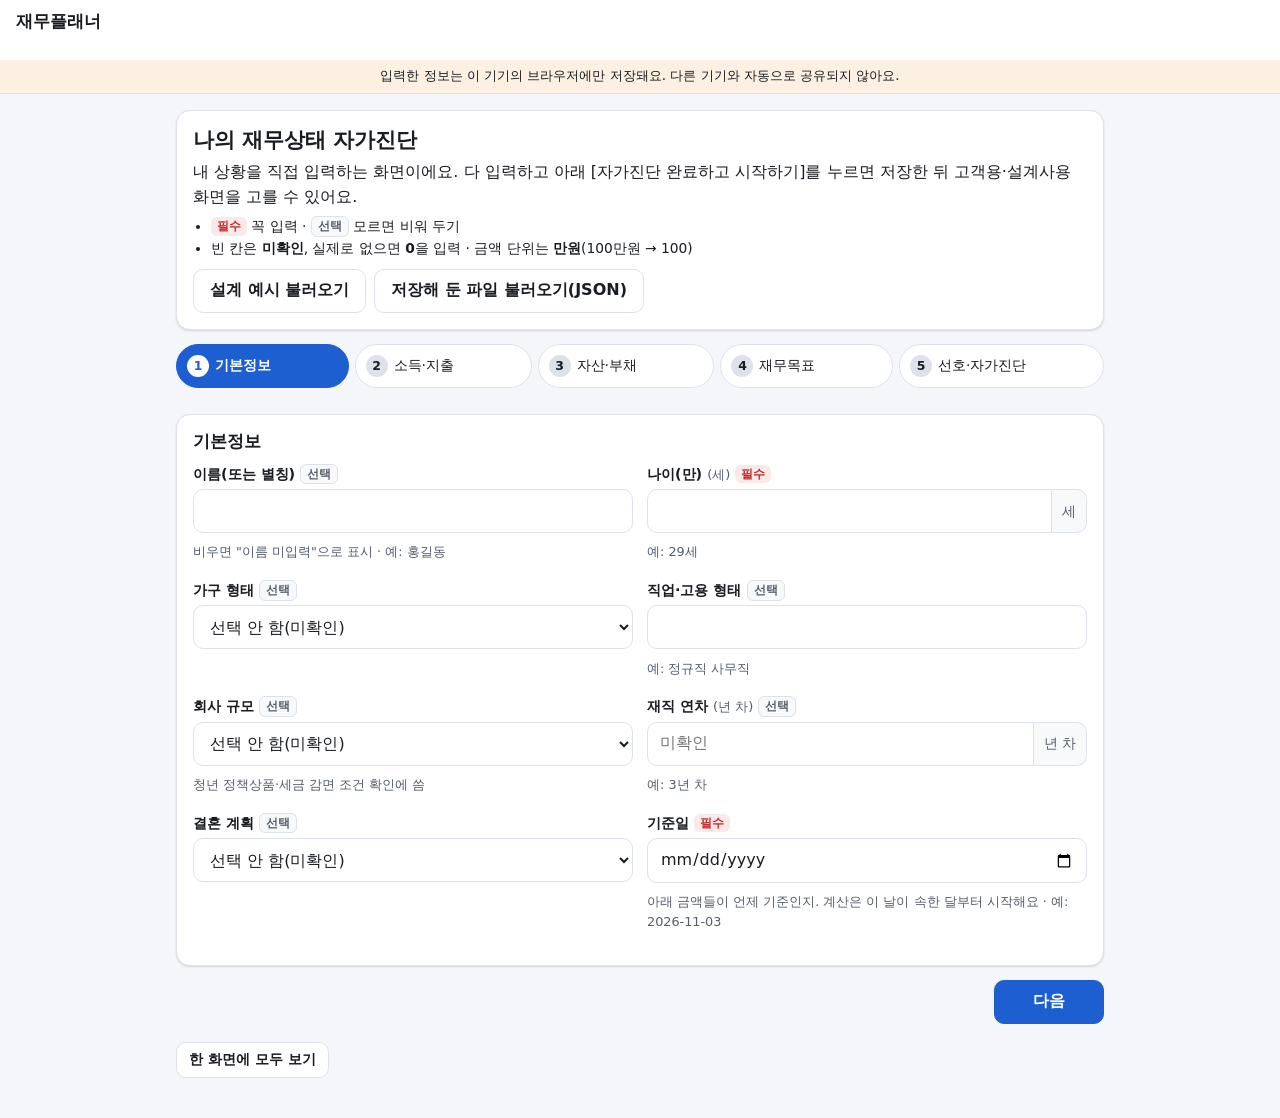
==== docs/index.html @ 3efe56f2 "재무플래너 전체" ====
<!doctype html>
<html lang="ko">
<head>
  <meta charset="utf-8">
  <meta name="viewport" content="width=device-width, initial-scale=1, viewport-fit=cover">
  <title>재무플래너</title>
  <meta name="description" content="설계사가 주거자금 계획을 제시하고 고객이 선택한 뒤 매달 실행을 기록·점검하는 재무설계 앱(시연용, 가상 데이터)">
  <meta name="theme-color" content="#1d5fd1">
  <link rel="stylesheet" href="style.css?v=6">
  <link rel="icon" href="icons/icon-192.png" type="image/png">
  <link rel="apple-touch-icon" href="icons/apple-touch-icon.png">
  <script>
    // 웹 주소(http/https)로 열 때만 설치 정보를 붙인다. 파일로 열면(file://) 브라우저가 읽지 못해 오류만 남기 때문.
    if (/^https?:$/.test(location.protocol)) {
      var m = document.createElement('link'); m.rel = 'manifest'; m.href = 'manifest.webmanifest'; document.head.appendChild(m);
    }
  </script>
</head>
<body>
  <a class="sr-only" href="#main">본문으로 건너뛰기</a>
  <div id="app">
    <main class="customer-main" aria-busy="true">
      <div class="card"><div class="skeleton" style="width:60%"></div><div class="skeleton"></div><div class="skeleton" style="width:80%"></div></div>
      <div class="card"><div class="skeleton"></div><div class="skeleton" style="width:70%"></div></div>
      <noscript><p>이 앱은 자바스크립트가 필요합니다. 브라우저 설정에서 켜 주세요.</p></noscript>
    </main>
  </div>
  <div id="toast" class="toast-wrap" aria-live="polite"></div>

  <!-- 계산(순수 함수) — 순서 중요 -->
  <script src="src/dates.js?v=6"></script>
  <script src="src/format.js?v=6"></script>
  <script src="data/policies.js?v=6"></script>
  <script src="data/products.js?v=6"></script>
  <script src="src/policy.js?v=6"></script>
  <script src="src/judge.js?v=6"></script>
  <script src="src/engine.js?v=6"></script>
  <script src="src/metrics.js?v=6"></script>
  <script src="src/validate.js?v=6"></script>
  <script src="src/scenarios.js?v=6"></script>
  <script src="src/solver.js?v=6"></script>
  <script src="src/risk.js?v=6"></script>
  <script src="data/demo.js?v=6"></script>
  <script src="src/intake.js?v=6"></script>
  <script src="src/store.js?v=6"></script>
  <script src="src/tracking.js?v=6"></script>
  <script src="src/alerts.js?v=6"></script>
  <script src="src/csv.js?v=6"></script>
  <script src="src/proposals.js?v=6"></script>
  <script src="src/models.js?v=6"></script>
  <script src="tests/cases.js?v=6"></script>
  <!-- 화면 -->
  <script src="src/ui/components.js?v=6"></script>
  <script src="src/ui/chart.js?v=6"></script>
  <script src="src/ui/customer-home.js?v=6"></script>
  <script src="src/ui/customer-record.js?v=6"></script>
  <script src="src/ui/customer-plan.js?v=6"></script>
  <script src="src/ui/customer-alerts.js?v=6"></script>
  <script src="src/ui/customer-more.js?v=6"></script>
  <script src="src/ui/planner-shell.js?v=6"></script>
  <script src="src/ui/planner-diagnosis.js?v=6"></script>
  <script src="src/ui/planner-design.js?v=6"></script>
  <script src="src/ui/planner-review.js?v=6"></script>
  <script src="src/ui/planner-case.js?v=6"></script>
  <script src="src/ui/tour.js?v=6"></script>
  <script src="src/ui/intake.js?v=6"></script>
  <script src="src/ui/app.js?v=6"></script>
</body>
</html>
---- docs/style.css ----
/* 재무플래너 — 강조색 1개(파랑) + 상태색 3개(초록·주황·빨강). 상태는 색 + 아이콘 + 글자로 함께 표시. */
:root {
  --bg: #f4f6f9;
  --surface: #ffffff;
  --surface-2: #f8f9fb;
  --text: #191c21;
  --muted: #555d6b;
  --faint: #8a93a3;
  --border: #dde2ea;
  --accent: #1d5fd1;
  --accent-bg: #e9f0fc;
  --on-accent: #ffffff;
  --ok: #1a7a35;
  --ok-bg: #e7f4ea;
  --warn: #a8510a;
  --warn-bg: #fcf0e2;
  --bad: #c22727;
  --bad-bg: #fbe9e9;
  --info: #1d5fd1;
  --info-bg: #e9f0fc;
  --shadow: 0 1px 2px rgba(16, 24, 40, 0.06), 0 1px 3px rgba(16, 24, 40, 0.08);
  --radius: 14px;
  --chart-before: #8a93a3;
  --chart-plan: #1d5fd1;
  --chart-actual: #191c21;
  --chart-trend: #c76a12;
  --chart-target: #1a7a35;
  color-scheme: light;
}

@media (prefers-color-scheme: dark) {
  :root:not([data-theme="light"]) {
    --bg: #101317;
    --surface: #1a1e25;
    --surface-2: #20252d;
    --text: #e9ebef;
    --muted: #aab2bf;
    --faint: #7d8696;
    --border: #2d333d;
    --accent: #77a8ff;
    --accent-bg: #1b2a44;
    --on-accent: #0b1220;
    --ok: #5cc879;
    --ok-bg: #16301f;
    --warn: #f2a65a;
    --warn-bg: #3a2814;
    --bad: #ff7b7b;
    --bad-bg: #3d1a1a;
    --info: #77a8ff;
    --info-bg: #1b2a44;
    --shadow: none;
    --chart-before: #7d8696;
    --chart-plan: #77a8ff;
    --chart-actual: #e9ebef;
    --chart-trend: #f2a65a;
    --chart-target: #5cc879;
    color-scheme: dark;
  }
}
:root[data-theme="dark"] {
  --bg: #101317; --surface: #1a1e25; --surface-2: #20252d; --text: #e9ebef; --muted: #aab2bf; --faint: #7d8696;
  --border: #2d333d; --accent: #77a8ff; --accent-bg: #1b2a44; --on-accent: #0b1220;
  --ok: #5cc879; --ok-bg: #16301f; --warn: #f2a65a; --warn-bg: #3a2814; --bad: #ff7b7b; --bad-bg: #3d1a1a;
  --info: #77a8ff; --info-bg: #1b2a44; --shadow: none;
  --chart-before: #7d8696; --chart-plan: #77a8ff; --chart-actual: #e9ebef; --chart-trend: #f2a65a; --chart-target: #5cc879;
  color-scheme: dark;
}

* { box-sizing: border-box; }
html { -webkit-text-size-adjust: 100%; }
body {
  margin: 0;
  background: var(--bg);
  color: var(--text);
  font: 16px/1.55 -apple-system, BlinkMacSystemFont, "Apple SD Gothic Neo", "Malgun Gothic", "Noto Sans KR", system-ui, sans-serif;
  word-break: keep-all;
  overflow-wrap: anywhere;
}
h1, h2, h3 { line-height: 1.3; margin: 0; }
h2 { font-size: 1.05rem; }
h3 { font-size: 0.98rem; }
p { margin: 0.4em 0; }
small, .small { font-size: 0.86rem; }
.muted { color: var(--muted); }
.est { color: var(--muted); }          /* 예상 값 */
.fixed-val { font-weight: 700; }       /* 확정 값 */
.num { font-variant-numeric: tabular-nums; white-space: nowrap; }
.sr-only { position: absolute; width: 1px; height: 1px; overflow: hidden; clip: rect(0 0 0 0); white-space: nowrap; }
a { color: var(--accent); }
:focus-visible { outline: 3px solid var(--accent); outline-offset: 2px; border-radius: 6px; }

/* ---------- 상단 ---------- */
.topbar {
  position: sticky; top: 0; z-index: 20;
  background: var(--surface); border-bottom: 1px solid var(--border);
}
.topbar-inner { max-width: 1280px; margin: 0 auto; padding: 8px 16px; display: flex; flex-wrap: wrap; gap: 6px 12px; align-items: center; }
.brand { font-weight: 800; font-size: 1.05rem; margin-right: auto; }
.seg { display: inline-flex; background: var(--surface-2); border: 1px solid var(--border); border-radius: 999px; padding: 3px; }
.seg button {
  min-height: 38px; padding: 0 14px; border: 0; border-radius: 999px; background: transparent;
  color: var(--muted); font: inherit; font-size: 0.92rem; font-weight: 600; cursor: pointer;
}
.seg button[aria-pressed="true"] { background: var(--accent); color: var(--on-accent); }
.context-line { width: 100%; display: flex; flex-wrap: wrap; gap: 4px 10px; align-items: center; font-size: 0.88rem; color: var(--muted); }
.context-line strong { color: var(--text); }
.demo-note { background: var(--warn-bg); color: var(--text); font-size: 0.84rem; padding: 6px 16px; text-align: center; }
/* 고객 화면(모바일)은 하단 탭이 있으므로 상단을 고정하지 않아 본문 공간을 확보 */
.customer-view .topbar { position: static; }

/* ---------- 고객 화면 레이아웃 ---------- */
.customer-main { max-width: 480px; margin: 0 auto; padding: 16px 16px 104px; display: grid; gap: 14px; }
.tabbar {
  position: fixed; left: 0; right: 0; bottom: 0; z-index: 30;
  background: var(--surface); border-top: 1px solid var(--border);
  padding-bottom: env(safe-area-inset-bottom);
}
.tabbar-inner { max-width: 480px; margin: 0 auto; display: grid; grid-template-columns: repeat(5, 1fr); }
.tabbar button {
  min-height: 58px; border: 0; background: transparent; color: var(--muted); font: inherit; font-size: 0.78rem;
  display: flex; flex-direction: column; align-items: center; justify-content: center; gap: 2px; cursor: pointer; position: relative;
}
.tabbar button .ico { font-size: 1.2rem; line-height: 1; }
.tabbar button[aria-current="page"] { color: var(--accent); font-weight: 700; }
.tabbar .dot {
  position: absolute; top: 6px; right: calc(50% - 20px); min-width: 18px; height: 18px; padding: 0 5px;
  border-radius: 9px; background: var(--bad); color: #fff; font-size: 0.7rem; line-height: 18px; font-weight: 700;
}

/* ---------- 카드·숫자 ---------- */
.card { background: var(--surface); border: 1px solid var(--border); border-radius: var(--radius); padding: 16px; box-shadow: var(--shadow); }
.card > h2 { margin-bottom: 10px; display: flex; align-items: center; gap: 6px; }
.card-head { display: flex; justify-content: space-between; align-items: center; gap: 8px; margin-bottom: 10px; }
.conclusion { font-size: 1.12rem; line-height: 1.5; }
.conclusion strong { color: var(--bad); }
.conclusion.ok strong { color: var(--ok); }
.kpis { display: grid; grid-template-columns: repeat(2, minmax(0, 1fr)); gap: 10px; }
.kpi { background: var(--surface-2); border: 1px solid var(--border); border-radius: 12px; padding: 10px 12px; min-width: 0; }
.kpi .label { font-size: 0.82rem; color: var(--muted); }
.kpi .value { font-size: 1.15rem; font-weight: 700; }
.kpi .value small { font-size: 0.78rem; font-weight: 500; color: var(--muted); margin-left: 1px; }
.kpi .sub { font-size: 0.8rem; color: var(--muted); }

/* ---------- 배지 ---------- */
.badge {
  display: inline-flex; align-items: center; gap: 4px; padding: 2px 9px; border-radius: 999px;
  font-size: 0.8rem; font-weight: 700; white-space: nowrap; border: 1px solid transparent;
}
.b-ok { background: var(--ok-bg); color: var(--ok); }
.b-warn { background: var(--warn-bg); color: var(--warn); }
.b-bad { background: var(--bad-bg); color: var(--bad); }
.b-info { background: var(--info-bg); color: var(--info); }
.b-muted { background: var(--surface-2); color: var(--muted); border-color: var(--border); }
.up { color: var(--ok); }
.down { color: var(--bad); }

/* ---------- 목록 ---------- */
.rows { list-style: none; margin: 0; padding: 0; display: grid; gap: 2px; }
.rows > li { display: flex; align-items: center; justify-content: space-between; gap: 10px; padding: 10px 0; border-bottom: 1px solid var(--border); }
.rows > li:last-child { border-bottom: 0; }
.row-main { min-width: 0; }
.row-main .t { font-weight: 600; }
.row-main .s { font-size: 0.84rem; color: var(--muted); }
.row-side { text-align: right; flex-shrink: 0; }
.rows.sub > li { padding: 6px 0 6px 12px; font-size: 0.92rem; }

/* ---------- 버튼·입력 ---------- */
.btn {
  min-height: 44px; padding: 0 16px; border-radius: 10px; border: 1px solid var(--border);
  background: var(--surface); color: var(--text); font: inherit; font-weight: 600; cursor: pointer;
  display: inline-flex; align-items: center; justify-content: center; gap: 6px; text-decoration: none;
}
.btn:hover { border-color: var(--accent); }
.btn-primary { background: var(--accent); border-color: var(--accent); color: var(--on-accent); }
.btn-danger { color: var(--bad); border-color: var(--bad); }
.btn-block { width: 100%; }
.btn-sm { min-height: 36px; padding: 0 12px; font-size: 0.88rem; }
.btn[disabled] { opacity: 0.5; cursor: not-allowed; }
.btn-row { display: flex; flex-wrap: wrap; gap: 8px; margin-top: 10px; }
.link-btn { background: none; border: 0; color: var(--accent); font: inherit; font-weight: 600; cursor: pointer; padding: 0; min-height: 44px; }

.field { display: grid; gap: 4px; margin-bottom: 12px; align-content: start; }
.field label, .field .label { font-size: 0.9rem; font-weight: 600; }
.field .hint { font-size: 0.8rem; color: var(--muted); }
input[type="text"], input[type="number"], input[type="month"], input[type="time"], select, textarea {
  width: 100%; min-height: 44px; padding: 8px 12px; border: 1px solid var(--border); border-radius: 10px;
  background: var(--surface); color: var(--text); font: inherit;
}
input:focus, select:focus { border-color: var(--accent); outline: none; box-shadow: 0 0 0 3px var(--accent-bg); }
.grid-2 { display: grid; grid-template-columns: repeat(2, minmax(0, 1fr)); gap: 0 10px; }
.choice { display: flex; align-items: center; gap: 8px; min-height: 44px; cursor: pointer; }
.choice input { width: 20px; height: 20px; accent-color: var(--accent); }
fieldset { border: 0; padding: 0; margin: 0 0 12px; }
legend { font-weight: 600; font-size: 0.9rem; margin-bottom: 4px; padding: 0; }

/* ---------- 접기·도움말 ---------- */
details.fold { border-top: 1px solid var(--border); margin-top: 12px; padding-top: 4px; }
details.fold > summary { min-height: 44px; display: flex; align-items: center; cursor: pointer; font-weight: 600; color: var(--accent); list-style: none; }
details.fold > summary::-webkit-details-marker { display: none; }
details.fold > summary::before { content: "▸"; margin-right: 6px; transition: transform .15s; }
details.fold[open] > summary::before { transform: rotate(90deg); }
details.help { display: inline-block; position: relative; vertical-align: middle; }
details.help > summary {
  list-style: none; cursor: pointer; width: 22px; height: 22px; border-radius: 50%; border: 1px solid var(--border);
  display: inline-flex; align-items: center; justify-content: center; font-size: 0.75rem; font-weight: 700; color: var(--muted);
}
details.help > summary::-webkit-details-marker { display: none; }
details.help > div {
  position: absolute; z-index: 40; top: 28px; left: -100px; width: 240px; padding: 10px 12px; border-radius: 10px;
  background: var(--surface); border: 1px solid var(--border); box-shadow: 0 6px 20px rgba(0,0,0,.15);
  font-size: 0.85rem; font-weight: 400; color: var(--text);
}

/* ---------- 알림·상태 화면 ---------- */
.notice { border-radius: 12px; padding: 10px 12px; font-size: 0.9rem; display: flex; gap: 8px; align-items: flex-start; }
.notice.warn { background: var(--warn-bg); }
.notice.bad { background: var(--bad-bg); }
.notice.info { background: var(--info-bg); }
.notice.ok { background: var(--ok-bg); }
.empty { text-align: center; padding: 24px 8px; color: var(--muted); }
.skeleton { height: 18px; border-radius: 8px; background: linear-gradient(90deg, var(--surface-2), var(--border), var(--surface-2)); background-size: 200% 100%; animation: sk 1.2s infinite; margin: 10px 0; }
@keyframes sk { to { background-position: -200% 0; } }
.toast-wrap { position: fixed; left: 0; right: 0; bottom: 76px; display: flex; justify-content: center; pointer-events: none; z-index: 50; padding: 0 16px; }
.toast { background: var(--text); color: var(--bg); padding: 10px 16px; border-radius: 12px; font-size: 0.92rem; max-width: 440px; box-shadow: 0 6px 20px rgba(0,0,0,.2); }

/* ---------- 비교 ---------- */
.compare { display: grid; grid-template-columns: repeat(2, minmax(0, 1fr)); gap: 8px; }
.compare > div { background: var(--surface-2); border: 1px solid var(--border); border-radius: 12px; padding: 10px; }
.compare .label { font-size: 0.8rem; color: var(--muted); }
.option { border: 1px solid var(--border); border-radius: 12px; padding: 12px; margin-top: 10px; }
.option.chosen { border-color: var(--accent); box-shadow: 0 0 0 2px var(--accent-bg); }
.option-head { display: flex; justify-content: space-between; gap: 8px; align-items: center; }

/* ---------- 그래프(src/ui/chart.js) ---------- */
.chart2 { margin: 0; position: relative; min-width: 0; }
.chart2:focus-visible { outline: 3px solid var(--accent); outline-offset: 4px; }
.chart-unit { font-size: 0.8rem; color: var(--muted); margin-bottom: 4px; }
.chart-plot { width: 100%; min-height: 230px; position: relative; touch-action: pan-y; }
.chart-plot svg { display: block; overflow: visible; }
.chart-empty { min-height: 120px; display: flex; align-items: center; justify-content: center; color: var(--muted); background: var(--surface-2); border-radius: 10px; font-size: 0.9rem; }
.chart-tip {
  position: absolute; top: 22px; z-index: 5; min-width: 150px; max-width: 260px; pointer-events: none;
  background: var(--surface); border: 1px solid var(--border); border-radius: 10px; padding: 8px 10px;
  box-shadow: 0 6px 18px rgba(0,0,0,.16); font-size: 0.84rem; line-height: 1.45;
}
.chart-tip[hidden] { display: none; }
.chart-tip .tip-h { font-weight: 700; margin-bottom: 2px; }
.chart-tip svg { vertical-align: middle; margin-right: 4px; }
.chart2 figcaption { margin-top: 6px; }
.chart-legend { display: flex; flex-wrap: wrap; gap: 4px 14px; font-size: 0.84rem; color: var(--text); }
.chart-legend span { display: inline-flex; align-items: center; gap: 6px; }
.chart-summary { margin-top: 6px; font-size: 0.92rem; }
.chart-summary p { margin: 2px 0; }
.chart-list { list-style: none; padding: 0; margin: 0; display: grid; gap: 2px; }
.chart-list li { display: flex; justify-content: space-between; gap: 8px; flex-wrap: wrap; border-bottom: 1px dashed var(--border); padding: 3px 0; }
.chart-head { display: flex; justify-content: space-between; align-items: center; gap: 8px; flex-wrap: wrap; margin-bottom: 6px; }
.ba-cards { margin-top: 10px; }

/* ---------- 둘러보기·안내 ---------- */
.tour {
  position: fixed; z-index: 45; left: 12px; right: 12px; bottom: 72px; max-width: 456px; margin: 0 auto;
  background: var(--surface); border: 2px solid var(--accent); border-radius: var(--radius); padding: 14px 16px;
  box-shadow: 0 10px 30px rgba(0,0,0,.22);
}
.tour h2 { font-size: 1rem; margin: 2px 0 6px; }
.tour p { font-size: 0.92rem; margin: 0; }
.tour-step { font-size: 0.78rem; color: var(--accent); font-weight: 700; }
.planner-view .tour { bottom: 16px; }
@media (min-width: 961px) { .planner-view .tour { left: auto; right: 20px; bottom: 20px; width: 400px; margin: 0; } }
.tour-on .planner-main { padding-bottom: 260px; }
.tour-on .customer-main { padding-bottom: 280px; }
.welcome { border: 2px solid var(--accent); background: var(--accent-bg); }
.stale-note { max-width: 1280px; margin: 8px auto 0; padding: 8px 16px; display: flex; gap: 10px; align-items: center; justify-content: space-between; flex-wrap: wrap; background: var(--info-bg); border-radius: 10px; font-size: 0.9rem; }

/* ---------- 바닥글 ---------- */
.footer { max-width: 1280px; margin: 0 auto; padding: 8px 16px 16px; font-size: 0.8rem; color: var(--muted); }
.customer-view .footer { max-width: 480px; padding-bottom: 92px; margin-top: -92px; }
.footer details > summary { cursor: pointer; min-height: 32px; display: flex; align-items: center; }

/* ---------- 설계사 화면(PC 1280px 우선) ---------- */
.planner-wrap { max-width: 1280px; margin: 0 auto; padding: 16px; display: grid; grid-template-columns: 236px minmax(0, 1fr); gap: 16px; align-items: start; }
.planner-main { display: grid; grid-template-columns: minmax(0, 1fr); gap: 14px; min-width: 0; }
.progress { max-width: 1280px; margin: 0 auto; padding: 10px 16px 0; }
.progress ol { list-style: none; margin: 0; padding: 0; display: grid; grid-template-columns: repeat(6, 1fr); gap: 6px; }
.progress li button {
  width: 100%; min-height: 44px; border: 1px solid var(--border); background: var(--surface); color: var(--muted);
  border-radius: 10px; font: inherit; font-size: 0.9rem; font-weight: 600; cursor: pointer;
}
.progress li button[aria-current="step"] { background: var(--accent); border-color: var(--accent); color: var(--on-accent); }
.sidebar { position: sticky; top: 104px; background: var(--surface); border: 1px solid var(--border); border-radius: var(--radius); padding: 8px; max-height: calc(100vh - 120px); overflow: auto; }
.sidebar h3 { font-size: 0.78rem; color: var(--muted); margin: 10px 8px 4px; font-weight: 700; }
.sidebar button {
  display: block; width: 100%; text-align: left; min-height: 40px; padding: 6px 10px; border: 0; border-radius: 8px;
  background: transparent; color: var(--text); font: inherit; font-size: 0.92rem; cursor: pointer;
}
.sidebar button:hover { background: var(--surface-2); }
.sidebar button[aria-current="page"] { background: var(--accent-bg); color: var(--accent); font-weight: 700; }
.page-head { display: flex; justify-content: space-between; align-items: flex-end; gap: 12px; flex-wrap: wrap; }
.page-head h1 { font-size: 1.3rem; }
.kpis.k4 { grid-template-columns: repeat(4, minmax(0, 1fr)); }
.cols-2 { display: grid; grid-template-columns: repeat(2, minmax(0, 1fr)); gap: 14px; align-items: start; }
.subtabs { display: flex; flex-wrap: wrap; gap: 6px; }
.subtabs button { min-height: 40px; padding: 0 14px; border-radius: 999px; border: 1px solid var(--border); background: var(--surface); color: var(--muted); font: inherit; font-weight: 600; cursor: pointer; }
.subtabs button[aria-current="page"] { background: var(--accent-bg); color: var(--accent); border-color: var(--accent); }

.table-wrap { overflow: auto; max-height: 70vh; border: 1px solid var(--border); border-radius: 12px; }
table.data { border-collapse: separate; border-spacing: 0; width: 100%; font-size: 0.88rem; }
table.data th, table.data td { padding: 7px 10px; border-bottom: 1px solid var(--border); text-align: right; white-space: nowrap; }
table.data th:first-child, table.data td:first-child { text-align: left; }
/* 맨 앞 열(항목 이름): 한 글자씩 끊기지 않게 최소 너비를 두고 단어 단위로만 줄바꿈 */
table.data th, table.data td { overflow-wrap: normal; word-break: keep-all; }
/* 표 칸의 width는 모든 브라우저(사파리 포함)에서 '이보다 좁아지지 않음'으로 동작한다 */
table.data th:first-child, table.data td:first-child { width: 8.5em; min-width: 8.5em; white-space: normal; line-height: 1.45; }
table.data td.l, table.data th.l { text-align: left; white-space: normal; }
table.data thead th { position: sticky; top: 0; z-index: 2; background: var(--surface-2); font-weight: 700; color: var(--muted); }
table.data tbody tr:hover td { background: var(--surface-2); }
table.data tr.hl td { background: var(--accent-bg); }
.form-inline { display: flex; flex-wrap: wrap; gap: 10px; align-items: flex-end; }
.form-inline .field { margin-bottom: 0; min-width: 120px; }

@media (max-width: 960px) {
  .planner-wrap { grid-template-columns: 1fr; }
  .sidebar { position: static; max-height: none; display: flex; flex-wrap: wrap; gap: 4px; }
  .sidebar h3 { display: none; }
  .sidebar button { white-space: nowrap; width: auto; }
  .kpis.k4, .cols-2 { grid-template-columns: repeat(2, minmax(0, 1fr)); }
  .progress ol { grid-template-columns: repeat(3, 1fr); }
}

/* ---------- 인쇄용 리포트(A4 1쪽) ---------- */
.report { background: #fff; color: #111; max-width: 794px; margin: 0 auto; padding: 28px 32px; border: 1px solid var(--border); border-radius: 8px; font-size: 13px; line-height: 1.5; }
.report h1 { font-size: 18px; margin-bottom: 4px; }
.report h2 { font-size: 14px; margin: 14px 0 6px; border-bottom: 1px solid #ccc; padding-bottom: 3px; }
.report table { width: 100%; border-collapse: collapse; font-size: 12px; }
.report td, .report th { border: 1px solid #ccc; padding: 4px 6px; text-align: left; }
.report .badge { border: 1px solid currentColor; }
@media print {
  .planner-wrap { display: block; padding: 0; }
  .sidebar, .progress, .page-head .btn-row { display: none !important; }
  .report { border: 0; padding: 0; max-width: none; }
  @page { size: A4; margin: 14mm; }
}

@media print {
  .topbar, .tabbar, .toast-wrap, .demo-note, .footer, .no-print { display: none !important; }
  body { background: #fff; }
}

/* ---------- 첫 화면: 고객정보 입력 · 화면 선택 ---------- */
.brand { background: none; border: 0; color: var(--text); font: inherit; font-weight: 800; font-size: 1.05rem; cursor: pointer; padding: 0; min-height: 44px; text-align: left; }
.intake-main, .choose-main { max-width: 960px; margin: 0 auto; padding: 16px; display: grid; gap: 14px; }
.intake-intro h1, .choose-main h1 { font-size: 1.3rem; margin-bottom: 6px; }
.legend-list { padding-left: 18px; margin: 6px 0; }
.req, .opt { display: inline-block; font-size: 0.72rem; font-weight: 700; border-radius: 6px; padding: 0 6px; line-height: 1.6; vertical-align: 1px; }
.req { background: var(--bad-bg); color: var(--bad); }
.opt { background: var(--surface-2); color: var(--muted); border: 1px solid var(--border); }
.unit-l { font-weight: 400; color: var(--muted); font-size: 0.82rem; }
.intake-grid { display: grid; gap: 14px; }
.fgrid { display: grid; grid-template-columns: minmax(0, 1fr); gap: 0 14px; }
.input-unit { display: flex; align-items: stretch; }
.input-unit input, .input-unit select { border-top-right-radius: 0; border-bottom-right-radius: 0; min-width: 0; }
.input-unit .unit { display: flex; align-items: center; padding: 0 10px; border: 1px solid var(--border); border-left: 0; border-radius: 0 10px 10px 0; background: var(--surface-2); color: var(--muted); font-size: 0.85rem; white-space: nowrap; }
input[type="date"] { width: 100%; min-height: 44px; padding: 8px 12px; border: 1px solid var(--border); border-radius: 10px; background: var(--surface); color: var(--text); font: inherit; }
.field .err, .lv-row .err { color: var(--bad); font-size: 0.84rem; font-weight: 600; margin: 0; }
.has-error input, .has-error select { border-color: var(--bad); box-shadow: 0 0 0 2px var(--bad-bg); }
fieldset.sub { border-top: 1px solid var(--border); padding-top: 10px; margin-top: 4px; }
fieldset.living { border-top: 1px solid var(--border); padding-top: 10px; margin-top: 4px; }
.lv-row { display: grid; grid-template-columns: minmax(0, 1fr) minmax(0, 1.3fr) auto; gap: 6px 10px; align-items: center; padding: 4px 0; }
.lv-row .err { grid-column: 1 / -1; }
.lv-name { font-size: 0.92rem; font-weight: 600; }
.lv-ess { display: inline-flex; align-items: center; gap: 4px; font-size: 0.86rem; min-height: 44px; cursor: pointer; }
.lv-ess input { width: 20px; height: 20px; accent-color: var(--accent); }
.lv-total { text-align: right; font-size: 0.95rem; margin-top: 6px; }
.intake-submit { padding: 8px 0 24px; }
.intake-submit-note { margin: 0 0 -4px; }
.choose-grid { display: grid; grid-template-columns: minmax(0, 1fr); gap: 12px; }
.choose-card {
  display: grid; gap: 6px; text-align: left; padding: 18px; border-radius: var(--radius); border: 2px solid var(--border);
  background: var(--surface); color: var(--text); font: inherit; cursor: pointer; box-shadow: var(--shadow); min-height: 44px;
}
.choose-card { cursor: default; align-content: start; }
.choose-card .btn { margin-top: 6px; }
.cc-tag { font-size: 0.78rem; font-weight: 700; color: var(--accent); letter-spacing: .02em; }
.topbar-actions { display: flex; gap: 6px; flex-wrap: wrap; }
.hint .ex { color: var(--muted); }
.intake-sec .notice.small { font-size: 0.86rem; }
.cc-h { font-size: 1.15rem; font-weight: 800; }
.cc-d { color: var(--muted); font-size: 0.92rem; }
.cc-go { color: var(--accent); font-weight: 700; }
dl.facts { display: grid; grid-template-columns: minmax(0, 1fr); gap: 4px; margin: 8px 0; }
dl.facts > div { display: flex; gap: 10px; flex-wrap: wrap; }
dl.facts dt { color: var(--muted); min-width: 72px; font-size: 0.9rem; }
dl.facts dd { margin: 0; font-weight: 600; }
.review-wrap { max-width: 1280px; margin: 8px auto 0; padding: 0 16px; }
.customer-view .review-wrap { max-width: 480px; }
.review-note ul { margin: 4px 0 6px; padding-left: 18px; }
ul.kv { list-style: none; padding: 0; margin: 4px 0 12px; }
ul.kv li { display: flex; justify-content: space-between; gap: 8px; flex-wrap: wrap; padding: 5px 0; border-bottom: 1px solid var(--border); font-size: 0.92rem; }
ul.kv.sub li { font-size: 0.86rem; padding: 3px 0 3px 10px; }
.card h3 { margin-top: 10px; }
.import-confirm { border: 2px solid var(--accent); }
.topbar .edit-info { white-space: nowrap; }
@media (min-width: 720px) {
  .fgrid { grid-template-columns: repeat(2, minmax(0, 1fr)); }
  .choose-grid { grid-template-columns: repeat(2, minmax(0, 1fr)); }
  dl.facts { grid-template-columns: repeat(2, minmax(0, 1fr)); }
}
@media (max-width: 420px) {
  .lv-row { grid-template-columns: minmax(0, 1fr) auto; }
  .lv-row .input-unit { grid-column: 1 / 2; grid-row: 2; }
  .lv-row .lv-ess { grid-column: 2; grid-row: 2; }
  .kpis.k4 { grid-template-columns: repeat(2, minmax(0, 1fr)); }
}
@media (max-width: 600px) {
  .cols-2 { grid-template-columns: minmax(0, 1fr); }
}
.chart-conclusion { font-size: 1.05rem; margin: 0 0 6px; }

/* 모바일 고객 화면: 위쪽 영역을 줄여 첫 화면에 내용이 더 보이게 */
.lbl-short { display: none; }
@media (max-width: 600px) {
  .customer-view .lbl-long { position: absolute; width: 1px; height: 1px; overflow: hidden; clip: rect(0 0 0 0); }
  .customer-view .lbl-short { display: inline; }
  .customer-view .topbar-inner { padding: 6px 12px; gap: 4px 8px; }
  .customer-view .topbar .brand { font-size: 1rem; }
  .customer-view .topbar-actions { margin-left: auto; }
  .customer-view .ctx-plan { display: none; }
  .customer-view .demo-note { padding: 3px 12px; font-size: 0.75rem; }
}

/* 자가진단 단계별 입력 */
.wiz-steps { list-style: none; display: flex; gap: 6px; margin: 0 0 12px; padding: 0; overflow-x: auto; }
.wiz-steps li { flex: 1 0 auto; }
.wiz-steps button { width: 100%; display: flex; align-items: center; gap: 6px; padding: 8px 10px; min-height: 44px; border: 1px solid var(--border, #d5d9e0); border-radius: 999px; background: var(--surface, #fff); color: inherit; font: inherit; font-size: 0.86rem; cursor: pointer; white-space: nowrap; }
.wiz-n { display: inline-grid; place-items: center; width: 22px; height: 22px; border-radius: 50%; background: var(--border, #d5d9e0); font-weight: 700; font-size: 0.78rem; }
.wiz-nav { display: none; justify-content: space-between; gap: 10px; margin: 14px 0 0; }
.wiz-nav .btn { min-width: 110px; }
.wiz-all { margin-top: 10px; }
form.wizard .intake-sec { display: none; }
form.wizard .wiz-nav { display: flex; }
form.wizard[data-step="1"] .intake-sec:nth-child(1), form.wizard[data-step="2"] .intake-sec:nth-child(2), form.wizard[data-step="3"] .intake-sec:nth-child(3),
form.wizard[data-step="4"] .intake-sec:nth-child(4), form.wizard[data-step="5"] .intake-sec:nth-child(5) { display: block; }
form.wizard[data-step="1"] .wiz-prev { visibility: hidden; }
form.wizard[data-step="5"] .wiz-next { display: none; }
form.wizard:not([data-step="5"]) .intake-submit .btn-primary, form.wizard:not([data-step="5"]) .intake-submit-note { display: none; }
.wiz-steps button[aria-current="step"] { border-color: var(--accent, #2f5fd0); background: var(--accent, #2f5fd0); color: #fff; font-weight: 700; }
.wiz-steps button[aria-current="step"] .wiz-n { background: #fff; color: var(--accent, #2f5fd0); }

/* 고객 홈: 목표 진행 고리 + 중간 목표 */
.hero-top { display: flex; align-items: center; gap: 16px; }
.ring { width: 118px; height: 118px; flex: none; }
.hero-num { font-size: 1.9rem; font-weight: 800; line-height: 1.2; }
.hero-num small { font-size: 0.9rem; font-weight: 600; margin-left: 4px; color: var(--muted); }
.miles-h { font-size: 0.9rem; margin: 16px 0 8px; color: var(--muted); }
.miles { list-style: none; margin: 0; padding: 0; display: grid; grid-auto-flow: column; grid-auto-columns: minmax(0, 1fr); gap: 4px; position: relative; }
.miles::before { content: ''; position: absolute; left: 8%; right: 8%; top: 13px; height: 2px; background: var(--border); }
.miles li { position: relative; display: flex; flex-direction: column; align-items: center; text-align: center; gap: 2px; font-size: 0.74rem; }
.miles .dot { width: 28px; height: 28px; border-radius: 50%; display: grid; place-items: center; background: var(--surface); border: 2px solid var(--border); font-weight: 700; font-size: 0.78rem; color: var(--muted); }
.miles .done .dot { background: var(--ok); border-color: var(--ok); color: #fff; }
.miles .next .dot { border-color: var(--accent); color: var(--accent); box-shadow: 0 0 0 4px var(--accent-bg); }
.miles .next .mt { font-weight: 700; color: var(--accent); }
.miles .mm { color: var(--muted); }

/* 상담 진행 상태 */
.flow { list-style: none; margin: 12px 0 0; padding: 0; display: grid; gap: 0; }
.flow li { display: grid; grid-template-columns: 30px 1fr; gap: 10px; padding: 0 0 14px; position: relative; }
.flow li:not(:last-child)::before { content: ''; position: absolute; left: 14px; top: 28px; bottom: 0; width: 2px; background: var(--border); }
.flow .fdot { width: 30px; height: 30px; border-radius: 50%; display: grid; place-items: center; font-weight: 700; font-size: 0.8rem; border: 2px solid var(--border); background: var(--surface); color: var(--muted); z-index: 1; }
.flow .done .fdot { background: var(--ok); border-color: var(--ok); color: #fff; }
.flow .now .fdot { border-color: var(--accent); color: var(--accent); box-shadow: 0 0 0 4px var(--accent-bg); }
.flow .ft { font-weight: 700; }
.flow .fs { font-size: 0.86rem; color: var(--muted); }
.flow .todo .ft { color: var(--muted); font-weight: 600; }
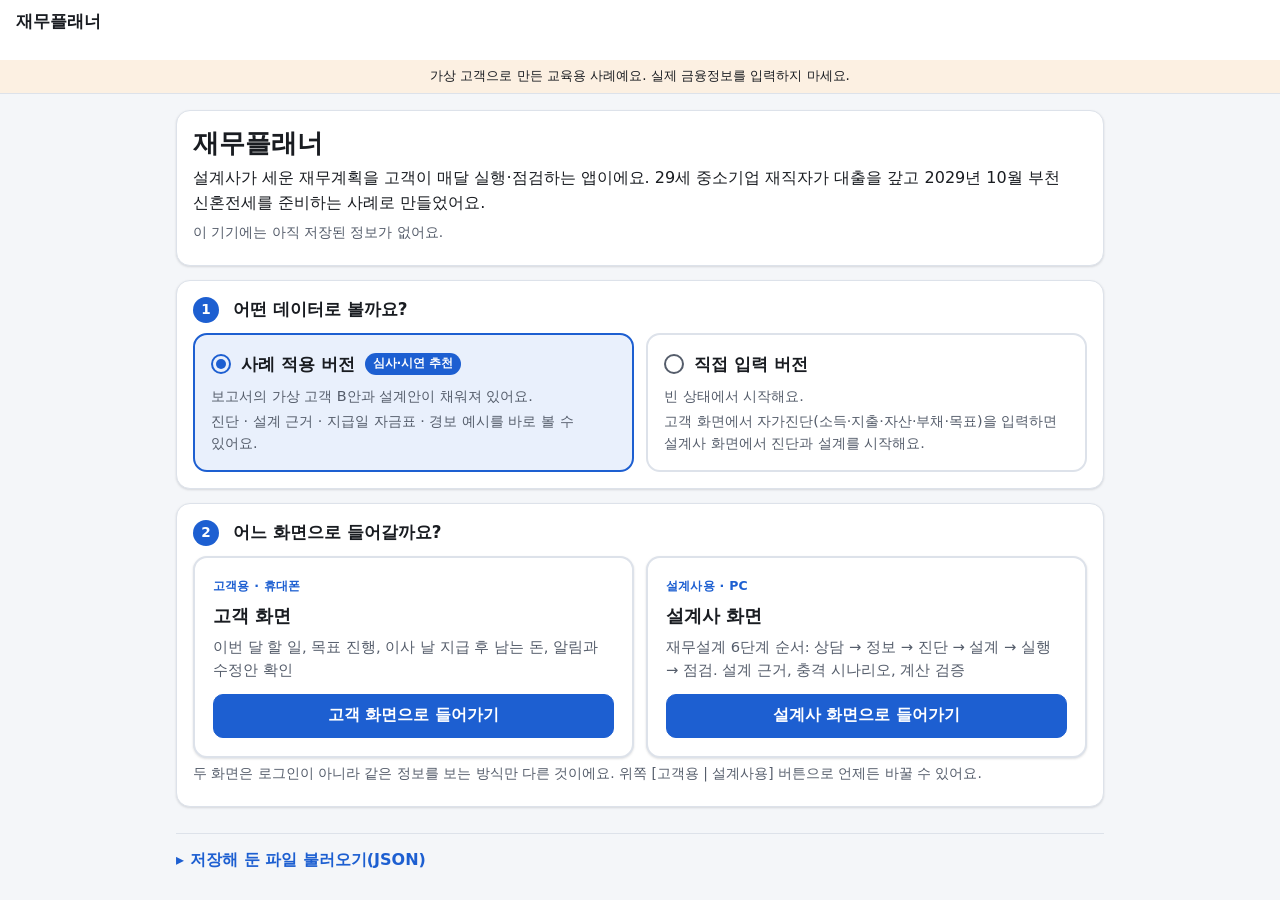
==== commit fe3ac650: "최종 수정본" ====
--- a/docs/index.html
+++ b/docs/index.html
@@ -6,7 +6,7 @@
   <title>재무플래너</title>
   <meta name="description" content="설계사가 주거자금 계획을 제시하고 고객이 선택한 뒤 매달 실행을 기록·점검하는 재무설계 앱(시연용, 가상 데이터)">
   <meta name="theme-color" content="#1d5fd1">
-  <link rel="stylesheet" href="style.css?v=6">
+  <link rel="stylesheet" href="style.css?v=11">
   <link rel="icon" href="icons/icon-192.png" type="image/png">
   <link rel="apple-touch-icon" href="icons/apple-touch-icon.png">
   <script>
@@ -28,42 +28,43 @@
   <div id="toast" class="toast-wrap" aria-live="polite"></div>
 
   <!-- 계산(순수 함수) — 순서 중요 -->
-  <script src="src/dates.js?v=6"></script>
-  <script src="src/format.js?v=6"></script>
-  <script src="data/policies.js?v=6"></script>
-  <script src="data/products.js?v=6"></script>
-  <script src="src/policy.js?v=6"></script>
-  <script src="src/judge.js?v=6"></script>
-  <script src="src/engine.js?v=6"></script>
-  <script src="src/metrics.js?v=6"></script>
-  <script src="src/validate.js?v=6"></script>
-  <script src="src/scenarios.js?v=6"></script>
-  <script src="src/solver.js?v=6"></script>
-  <script src="src/risk.js?v=6"></script>
-  <script src="data/demo.js?v=6"></script>
-  <script src="src/intake.js?v=6"></script>
-  <script src="src/store.js?v=6"></script>
-  <script src="src/tracking.js?v=6"></script>
-  <script src="src/alerts.js?v=6"></script>
-  <script src="src/csv.js?v=6"></script>
-  <script src="src/proposals.js?v=6"></script>
-  <script src="src/models.js?v=6"></script>
-  <script src="tests/cases.js?v=6"></script>
+  <script src="src/dates.js?v=11"></script>
+  <script src="src/format.js?v=11"></script>
+  <script src="data/policies.js?v=11"></script>
+  <script src="data/products.js?v=11"></script>
+  <script src="src/policy.js?v=11"></script>
+  <script src="src/judge.js?v=11"></script>
+  <script src="src/engine.js?v=11"></script>
+  <script src="src/metrics.js?v=11"></script>
+  <script src="src/validate.js?v=11"></script>
+  <script src="src/scenarios.js?v=11"></script>
+  <script src="src/solver.js?v=11"></script>
+  <script src="src/risk.js?v=11"></script>
+  <script src="data/demo.js?v=11"></script>
+  <script src="src/intake.js?v=11"></script>
+  <script src="src/store.js?v=11"></script>
+  <script src="src/tracking.js?v=11"></script>
+  <script src="src/alerts.js?v=11"></script>
+  <script src="src/csv.js?v=11"></script>
+  <script src="src/proposals.js?v=11"></script>
+  <script src="src/models.js?v=11"></script>
+  <script src="tests/cases.js?v=11"></script>
   <!-- 화면 -->
-  <script src="src/ui/components.js?v=6"></script>
-  <script src="src/ui/chart.js?v=6"></script>
-  <script src="src/ui/customer-home.js?v=6"></script>
-  <script src="src/ui/customer-record.js?v=6"></script>
-  <script src="src/ui/customer-plan.js?v=6"></script>
-  <script src="src/ui/customer-alerts.js?v=6"></script>
-  <script src="src/ui/customer-more.js?v=6"></script>
-  <script src="src/ui/planner-shell.js?v=6"></script>
-  <script src="src/ui/planner-diagnosis.js?v=6"></script>
-  <script src="src/ui/planner-design.js?v=6"></script>
-  <script src="src/ui/planner-review.js?v=6"></script>
-  <script src="src/ui/planner-case.js?v=6"></script>
-  <script src="src/ui/tour.js?v=6"></script>
-  <script src="src/ui/intake.js?v=6"></script>
-  <script src="src/ui/app.js?v=6"></script>
+  <script src="src/ui/components.js?v=11"></script>
+  <script src="src/ui/chart.js?v=11"></script>
+  <script src="src/ui/customer-home.js?v=11"></script>
+  <script src="src/ui/customer-record.js?v=11"></script>
+  <script src="src/ui/customer-plan.js?v=11"></script>
+  <script src="src/ui/customer-alerts.js?v=11"></script>
+  <script src="src/ui/customer-more.js?v=11"></script>
+  <script src="src/ui/planner-shell.js?v=11"></script>
+  <script src="src/ui/planner-diagnosis.js?v=11"></script>
+  <script src="src/ui/planner-design.js?v=11"></script>
+  <script src="src/ui/planner-review.js?v=11"></script>
+  <script src="src/ui/planner-case.js?v=11"></script>
+  <script src="src/ui/tour.js?v=11"></script>
+  <script src="src/ui/intake.js?v=11"></script>
+  <script src="src/ui/start.js?v=11"></script>
+  <script src="src/ui/app.js?v=11"></script>
 </body>
 </html>
--- a/docs/style.css
+++ b/docs/style.css
@@ -471,3 +471,46 @@
 .flow .ft { font-weight: 700; }
 .flow .fs { font-size: 0.86rem; color: var(--muted); }
 .flow .todo .ft { color: var(--muted); font-weight: 600; }
+
+/* 설계 전 → 후 비교 목록(좁은 화면에서도 글자가 잘리지 않게 줄바꿈) */
+.ba-list { list-style: none; margin: 12px 0 0; padding: 0; border-top: 1px solid var(--border); }
+.ba-list li { padding: 10px 0; border-bottom: 1px solid var(--border); display: grid; gap: 6px; }
+.ba-k { font-size: 0.86rem; color: var(--muted); }
+.ba-v { display: flex; flex-wrap: wrap; align-items: center; gap: 6px 10px; font-variant-numeric: tabular-nums; }
+.ba-b, .ba-a { display: inline-flex; align-items: center; gap: 6px; font-weight: 700; }
+.ba-b { color: var(--muted); font-weight: 600; }
+.ba-a { font-size: 1.05rem; }
+.ba-tag { font-size: 0.7rem; font-weight: 700; padding: 1px 6px; border-radius: 999px; background: var(--surface-2, #f1f3f6); border: 1px solid var(--border); color: var(--muted); }
+.ba-arrow { color: var(--faint); }
+.ba-a.s-ok { color: var(--ok); } .ba-a.s-bad { color: var(--bad); }
+.ba-b.s-bad { color: var(--bad); opacity: .75; }
+@media (min-width: 720px) {
+  .ba-list li { grid-template-columns: minmax(0, 220px) 1fr; align-items: center; }
+}
+
+/* 충격 시나리오 입력표: 칸 안에서 입력과 설명을 세로로 쌓아 겹치지 않게 */
+.scn-table td { vertical-align: middle; }
+.scn-table input[type="month"] { min-width: 9.5em; }
+.scn-table input[name^="months"] { width: 5.5em; }
+.scn-cell { display: flex; flex-direction: column; align-items: flex-start; gap: 4px; min-width: 9em; }
+.scn-cell .scn-in { width: 7em; }
+.scn-cell .scn-in.sm { width: 5.5em; }
+.scn-row { display: inline-flex; align-items: center; gap: 6px; white-space: nowrap; }
+.demo-banner { border: 2px solid var(--warn); background: var(--warn-bg); }
+
+/* 첫 화면: 데이터 고르기(사례/직접 입력) + 화면 고르기 */
+.start-hero h1 { font-size: 1.6rem; margin: 0 0 6px; }
+.step-n { display: inline-grid; place-items: center; width: 26px; height: 26px; border-radius: 50%; background: var(--accent); color: #fff; font-size: 0.85rem; margin-right: 8px; vertical-align: 2px; }
+.mode-grid { display: grid; gap: 12px; grid-template-columns: 1fr; }
+@media (min-width: 720px) { .mode-grid { grid-template-columns: 1fr 1fr; } }
+.mode-card { text-align: left; display: flex; flex-direction: column; gap: 8px; padding: 16px; border: 2px solid var(--border); border-radius: 14px; background: var(--surface); color: inherit; font: inherit; cursor: pointer; min-height: 44px; }
+.mode-card:hover { border-color: var(--accent); }
+.mode-card.on { border-color: var(--accent); background: var(--accent-bg); }
+.mc-top { display: flex; align-items: center; gap: 10px; flex-wrap: wrap; }
+.mc-radio { width: 20px; height: 20px; border-radius: 50%; border: 2px solid var(--muted); flex: none; position: relative; }
+.mode-card.on .mc-radio { border-color: var(--accent); }
+.mode-card.on .mc-radio::after { content: ''; position: absolute; inset: 3px; border-radius: 50%; background: var(--accent); }
+.mc-title { font-weight: 800; font-size: 1.05rem; }
+.mc-tag { font-size: 0.72rem; font-weight: 700; padding: 2px 8px; border-radius: 999px; background: var(--accent); color: #fff; }
+.mc-lines { display: flex; flex-direction: column; gap: 2px; font-size: 0.9rem; color: var(--muted); }
+.mc-note { font-size: 0.82rem; color: var(--warn); font-weight: 600; }
